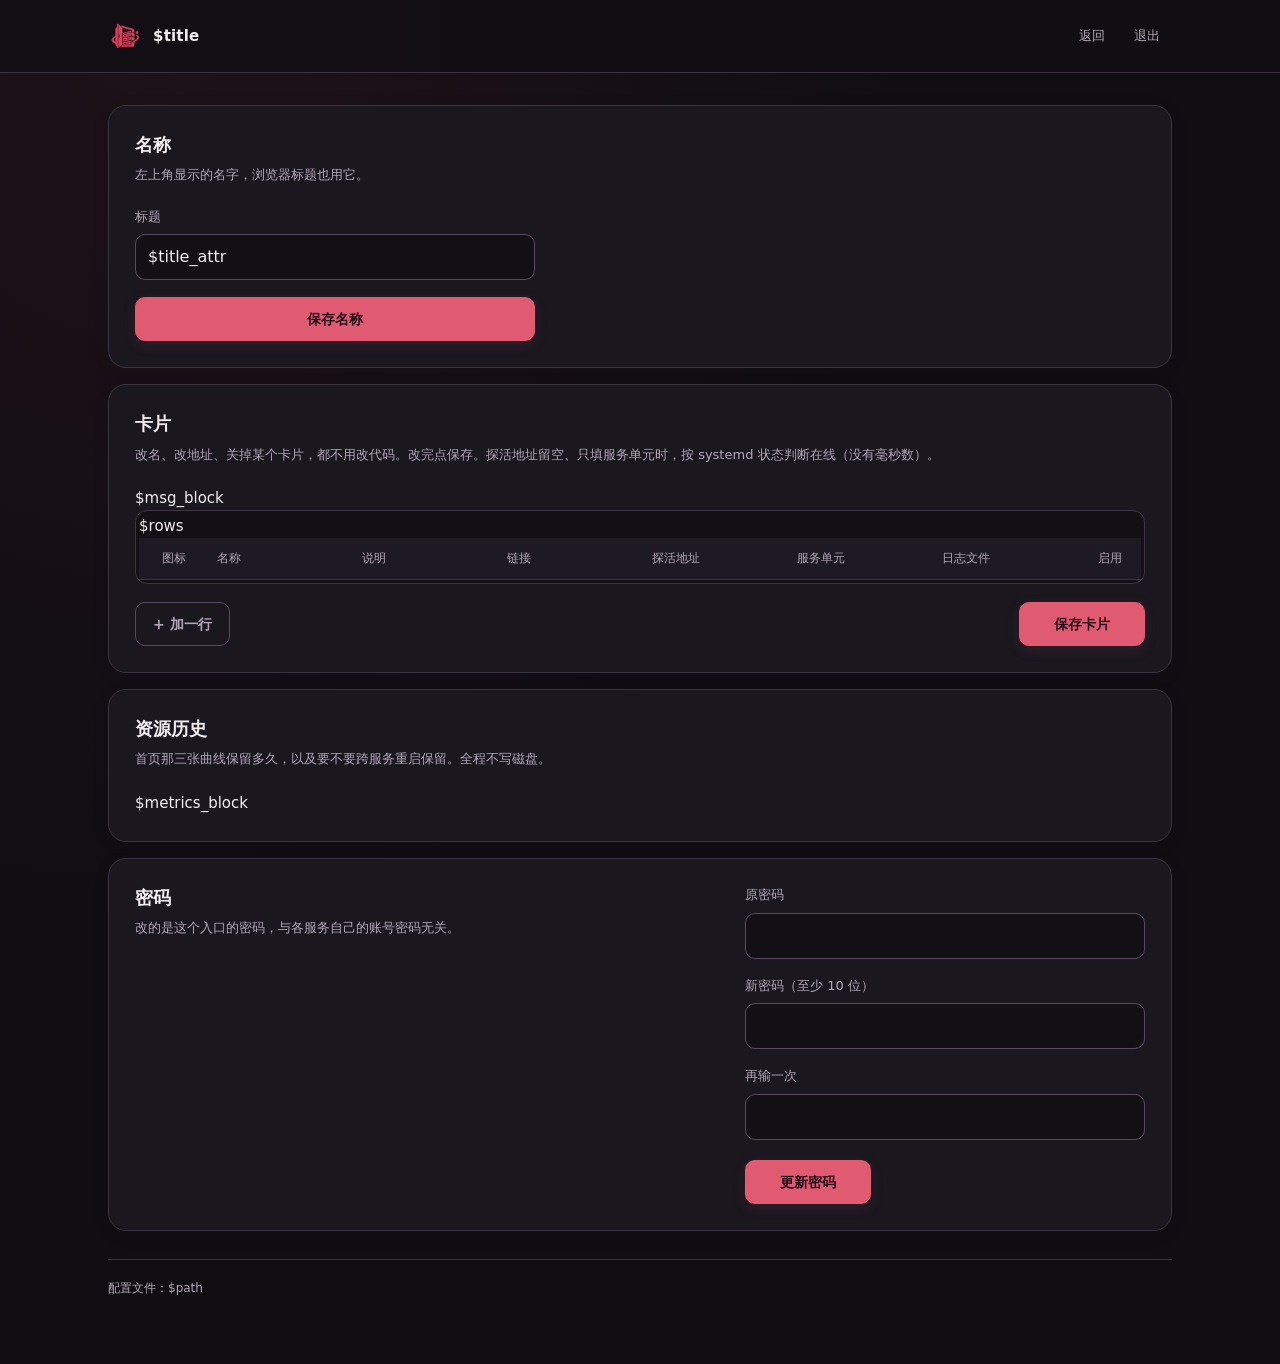
==== templates/admin.html @ a0f642f1 "Say where the history actually lives The switch was labelled 'write a file' and 'persist', which rea" ====
<!doctype html>
<html lang="zh-CN">
<head>
<meta charset="utf-8">
<meta name="viewport" content="width=device-width,initial-scale=1">
<meta name="color-scheme" content="dark">
<title>编辑 · $title</title>
<link rel="icon" href="/static/icon.ico" sizes="any">
<link rel="icon" type="image/png" sizes="32x32" href="/static/icon-32.png">
<link rel="apple-touch-icon" href="/static/apple-touch-icon.png">
<link rel="stylesheet" href="/static/style.css">
</head>
<body>
<header class="topbar">
  <div class="bar-inner">
    <div class="brand"><a class="brand-link" href="/"><img class="brand-img" src="/static/icon-192.png" alt="" width="34" height="34" aria-hidden="true"><span class="brand-name">$title</span></a></div>
    <nav class="topnav" aria-label="主导航">
      <a class="navlink" href="/">返回</a>
      <a class="navlink" href="/logout">退出</a>
    </nav>
  </div>
</header>

<main class="wrap admin-wrap">
  <h1 class="sr-only">编辑入口</h1>
  <section class="panel" aria-labelledby="name-title">
    <div class="panel-heading">
      <h2 class="panel-title" id="name-title">名称</h2>
      <p class="panel-hint">左上角显示的名字，浏览器标题也用它。</p>
    </div>
    <form method="post" action="/admin/title" class="stack narrow">
      <label class="field"><span class="field-label">标题</span>
        <input type="text" name="title" value="$title_attr" maxlength="40" required></label>
      <button type="submit" class="btn primary">保存名称</button>
    </form>
  </section>

  <section class="panel" aria-labelledby="cards-title">
    <div class="panel-heading">
      <h2 class="panel-title" id="cards-title">卡片</h2>
      <p class="panel-hint">改名、改地址、关掉某个卡片，都不用改代码。改完点保存。探活地址留空、只填服务单元时，按 systemd 状态判断在线（没有毫秒数）。</p>
    </div>
    $msg_block
    <form method="post" action="/admin/services">
      <div class="table-scroll" tabindex="0" role="region" aria-label="卡片配置表格，可左右滚动">
        <table class="table">
          <caption class="sr-only">卡片配置，改完点保存。</caption>
          <thead>
            <tr><th scope="col">图标</th><th scope="col">名称</th><th scope="col">说明</th><th scope="col">链接</th><th scope="col">探活地址</th><th scope="col">服务单元</th><th scope="col">日志文件</th><th scope="col">启用</th></tr>
          </thead>
          <tbody id="rows">
$rows
          </tbody>
        </table>
      </div>
      <p class="table-help">左右滑动表格，改完点保存。</p>
      <div class="row-actions">
        <button type="button" class="btn ghost" onclick="addRow()">+ 加一行</button>
        <button type="submit" class="btn primary">保存卡片</button>
      </div>
    </form>
  </section>

  <section class="panel" aria-labelledby="metrics-title">
    <div class="panel-heading">
      <h2 class="panel-title" id="metrics-title">资源历史</h2>
      <p class="panel-hint">首页那三张曲线保留多久，以及要不要跨服务重启保留。全程不写磁盘。</p>
    </div>
    $metrics_block
  </section>

  <section class="panel password-panel" aria-labelledby="password-title">
    <div class="panel-heading">
      <h2 class="panel-title" id="password-title">密码</h2>
      <p class="panel-hint">改的是这个入口的密码，与各服务自己的账号密码无关。</p>
    </div>
    <form method="post" action="/admin/password" class="stack narrow">
      <label class="field"><span class="field-label">原密码</span>
        <input type="password" name="old" autocomplete="current-password" required></label>
      <label class="field"><span class="field-label">新密码（至少 10 位）</span>
        <input type="password" name="new" autocomplete="new-password" required></label>
      <label class="field"><span class="field-label">再输一次</span>
        <input type="password" name="confirm" autocomplete="new-password" required></label>
      <button type="submit" class="btn primary">更新密码</button>
    </form>
  </section>

  <footer class="foot">配置文件：<span class="file-path">$path</span></footer>
</main>

<script>
function addRow() {
  const tb = document.getElementById('rows');
  const i = tb.querySelectorAll('tr').length;
  const tr = document.createElement('tr');
  tr.innerHTML = [
    '<td><input name="icon_' + i + '" value="•" class="w-icon"></td>',
    '<td><input name="name_' + i + '" value="" class="w-name" placeholder="新卡片"></td>',
    '<td><input name="desc_' + i + '" value="" class="w-desc"></td>',
    '<td><input name="url_' + i + '" value="https://" class="w-url"></td>',
    '<td><input name="check_' + i + '" value="http://127.0.0.1:" class="w-check"></td>',
    '<td><input name="unit_' + i + '" value="" class="w-unit" placeholder="xxx.service"></td>',
    '<td><input name="log_' + i + '" value="" class="w-log" placeholder="/var/log/xxx.log"></td>',
    '<td class="center"><input type="checkbox" name="enabled_' + i + '" checked></td>'
  ].join('');
  tb.appendChild(tr);
}
</script>
</body>
</html>
---- static/style.css ----
:root{
  color-scheme:dark;
  --bg:#100e13;
  --panel:#1a171f;
  --panel-raised:#221d27;
  --input:#121015;
  --line:#3c3342;
  --text:#f3edf2;
  --muted:#b2a6b6;
  --accent:#e05a72;
  --accent-bright:#f08095;
  --ok:#72d9a5;
  --down:#f28b83;
  --unknown:#b2a8ba;
  --radius:18px;
  --gap:16px;
  --shadow:0 16px 48px rgba(0,0,0,.16);
}
*{box-sizing:border-box}
html{min-height:100%;scroll-padding-top:24px;-webkit-text-size-adjust:100%}
body{
  min-width:280px;
  min-height:100vh;
  margin:0;
  background:radial-gradient(ellipse at 12% 0,rgba(139,43,70,.12),transparent 48%),var(--bg);
  color:var(--text);
  font:15px/1.6 system-ui,-apple-system,BlinkMacSystemFont,"Segoe UI","PingFang SC","Microsoft YaHei",sans-serif;
  -webkit-font-smoothing:antialiased;
}
::selection{background:#743146;color:#fff}
a{color:inherit;text-decoration:none}
button,input{font:inherit}
button,a,input{-webkit-tap-highlight-color:rgba(224,90,114,.18)}
a,button,input{touch-action:manipulation}
:focus-visible{outline:2px solid var(--accent-bright);outline-offset:4px}
.sr-only{
  position:absolute;
  width:1px;height:1px;
  padding:0;margin:-1px;
  overflow:hidden;clip-path:inset(50%);
  white-space:nowrap;border:0;
}
.topbar{
  border-bottom:1px solid var(--line);
  background:rgba(16,14,19,.82);
}
.bar-inner{
  display:flex;align-items:center;justify-content:space-between;gap:20px;
  max-width:1120px;margin:0 auto;padding:14px 28px;
}
.brand,.brand-link{display:inline-flex;align-items:center;gap:11px;min-width:0}
.brand{font-weight:650;letter-spacing:.2px}
.brand-link{border-radius:8px}
.brand-mark{
  display:grid;place-items:center;flex-shrink:0;
  width:34px;height:34px;border-radius:11px;
  background:linear-gradient(145deg,#ef8196,var(--accent));
  color:#260e18;font-size:20px;font-weight:800;line-height:1;
  box-shadow:inset 0 1px 0 rgba(255,255,255,.22),0 4px 16px rgba(224,90,114,.1);
}
.brand-name{white-space:nowrap;font-size:15px}
.brand-img{width:34px;height:34px;display:block;border-radius:9px;object-fit:contain}
.topnav{display:flex;align-items:center;gap:5px;color:var(--muted);font-size:13px}
.navlink{
  display:inline-flex;align-items:center;justify-content:center;
  min-height:44px;min-width:44px;padding:8px 12px;border-radius:9px;
  transition:color .18s ease,background .18s ease;
}
.wrap{width:100%;max-width:1120px;margin:0 auto;padding:44px 28px 64px}
.hero{margin-bottom:var(--gap)}
.hero-kicker{
  display:flex;align-items:center;gap:9px;
  margin:0 0 12px;color:var(--muted);font-size:12px;letter-spacing:.12em;
}
.hero-kicker::before{content:"";width:18px;height:2px;background:var(--accent);border-radius:2px}
.hero-title{margin:0 0 7px;font-size:clamp(24px,3vw,30px);font-weight:650;letter-spacing:-.03em;line-height:1.3}
.hero-sub{margin:0;color:var(--muted);font-size:14px}
.grid{display:grid;grid-template-columns:repeat(2,minmax(0,1fr));gap:var(--gap);margin:0 0 var(--gap)}
.card{
  position:relative;display:flex;align-items:center;gap:16px;min-width:0;min-height:126px;
  padding:23px;border:1px solid var(--line);border-radius:var(--radius);
  background:linear-gradient(125deg,rgba(224,90,114,.035),transparent 70%),var(--panel);
  box-shadow:0 4px 18px rgba(0,0,0,.08);
  transition:transform .2s ease,border-color .2s ease,background-color .2s ease,box-shadow .2s ease;
}
.card-icon{
  display:grid;place-items:center;flex:0 0 44px;width:44px;min-height:44px;
  padding:5px;border:1px solid #433343;border-radius:13px;
  background:rgba(224,90,114,.07);font-size:23px;line-height:1.3;overflow-wrap:anywhere;
}
.card-body{display:flex;flex-direction:column;gap:5px;min-width:0;flex:1}
.card-name{font-size:16px;font-weight:650;line-height:1.4;overflow-wrap:anywhere}
.card-desc{color:var(--muted);font-size:13px;line-height:1.65;overflow-wrap:anywhere}
.pill{
  display:inline-flex;align-items:center;justify-content:center;gap:6px;flex-shrink:0;
  padding:4px 9px;border:1px solid #514757;border-radius:999px;
  background:rgba(178,168,186,.06);color:var(--unknown);
  font-size:11px;font-weight:550;line-height:1.5;white-space:nowrap;
}
.pill::before{content:"";width:5px;height:5px;flex-shrink:0;border-radius:50%;background:currentColor}
.ok{color:var(--ok)}
.down,.err{color:var(--down)}
.unknown{color:var(--unknown)}
.pill.ok{color:var(--ok);border-color:rgba(114,217,165,.3);background:rgba(114,217,165,.07)}
.pill.down{color:var(--down);border-color:rgba(242,139,131,.3);background:rgba(242,139,131,.07)}
.pill.unknown{color:var(--unknown);border-color:rgba(178,168,186,.3);background:rgba(178,168,186,.06)}
.foot{margin-top:28px;padding-top:18px;border-top:1px solid var(--line);color:var(--muted);font-size:12px;line-height:1.8;overflow-wrap:anywhere}
.foot time,.file-path{font-variant-numeric:tabular-nums}
.empty{grid-column:1/-1;margin:0;padding:32px 24px;border:1px dashed var(--line);border-radius:var(--radius);color:var(--muted);text-align:center}
.centered{display:grid;place-items:center;min-height:100vh;min-height:100svh;padding:32px 20px}
.authbox{
  position:relative;width:min(100%,400px);padding:34px;
  border:1px solid var(--line);border-top-color:#6b3b4c;border-radius:22px;
  background:linear-gradient(160deg,rgba(224,90,114,.05),transparent 48%),var(--panel);
  box-shadow:var(--shadow);
}
.auth-mark{width:42px;height:42px;margin-bottom:25px;border-radius:13px;font-size:25px}
.auth-title{margin:0 0 7px;font-size:23px;line-height:1.35;font-weight:650;letter-spacing:-.025em}
.auth-sub{margin:0 0 25px;color:var(--muted);font-size:14px}
.stack{display:flex;flex-direction:column;gap:17px}
.stack.narrow{width:100%;max-width:400px}
.field{display:flex;flex-direction:column;gap:7px;min-width:0}
.field-label{color:var(--muted);font-size:13px;font-weight:500}
input[type=password],input[type=text],input[type=url],input:not([type]){
  display:block;width:100%;min-width:0;min-height:46px;padding:10px 12px;
  border:1px solid #59495f;border-radius:10px;background:var(--input);
  color:var(--text);font:inherit;font-size:16px;line-height:1.5;
  caret-color:var(--accent-bright);
  transition:border-color .18s ease,box-shadow .18s ease;
}
input::placeholder{color:#a393ab;opacity:1}
input:focus{outline:2px solid var(--accent-bright);outline-offset:2px;border-color:var(--accent-bright)}
input[type=checkbox]{width:18px;height:18px;margin:0;accent-color:var(--accent);cursor:pointer;vertical-align:middle}
input:-webkit-autofill{-webkit-text-fill-color:var(--text);box-shadow:0 0 0 1000px var(--input) inset;caret-color:var(--accent-bright)}
.btn{
  display:inline-flex;align-items:center;justify-content:center;gap:8px;
  min-height:44px;padding:10px 17px;border:1px solid #59495f;border-radius:10px;
  background:var(--panel-raised);color:var(--text);font:inherit;font-size:14px;
  font-weight:600;line-height:1.5;text-align:center;cursor:pointer;
  transition:background-color .18s ease,border-color .18s ease,box-shadow .18s ease,transform .18s ease;
}
.btn.primary{background:var(--accent);border-color:var(--accent);color:#260e18;font-weight:750;box-shadow:0 4px 14px rgba(224,90,114,.12)}
.btn.ghost{background:transparent;color:var(--muted)}
.btn:active{transform:translateY(1px)}
.btn:disabled{opacity:.5;cursor:not-allowed;transform:none;box-shadow:none}
.authbox .btn.primary{margin-top:5px;min-height:46px}
.msg{margin:0 0 18px;padding:11px 13px;border:1px solid var(--line);border-radius:10px;background:rgba(178,168,186,.05);font-size:13px;line-height:1.7;overflow-wrap:anywhere}
.msg.ok{color:var(--ok);border-color:rgba(114,217,165,.3);background:rgba(114,217,165,.07)}
.msg.err{color:var(--down);border-color:rgba(242,139,131,.35);background:rgba(242,139,131,.07)}
.admin-wrap{padding-top:32px}
.panel{min-width:0;margin-bottom:var(--gap);padding:26px;border:1px solid var(--line);border-radius:var(--radius);background:var(--panel);box-shadow:0 4px 20px rgba(0,0,0,.06)}
.panel-heading{margin-bottom:20px}
.panel-title{margin:0 0 6px;font-size:18px;font-weight:650;line-height:1.4}
.panel-hint{margin:0;color:var(--muted);font-size:13px;line-height:1.8;overflow-wrap:anywhere}
.table-scroll{
  width:100%;overflow-x:auto;padding:3px;border:1px solid var(--line);border-radius:12px;
  background:var(--input);scrollbar-width:thin;scrollbar-color:#695468 var(--input);
  -webkit-overflow-scrolling:touch;
}
.table-scroll:focus-visible{outline-offset:3px}
.table{width:100%;min-width:1000px;border-collapse:collapse;table-layout:fixed;font-size:13px}
.table caption{text-align:left}
.table th{
  padding:11px 8px;border-bottom:1px solid var(--line);background:#1e1a23;
  color:var(--muted);font-size:12px;font-weight:550;text-align:left;white-space:nowrap;
}
.table th:first-child{width:70px;text-align:center}
.table th:last-child{width:62px;text-align:center}
.table td{padding:9px 8px;border-bottom:1px solid #302936;vertical-align:middle;transition:background-color .18s ease}
.table tbody tr:last-child td{border-bottom:0}
.table tbody tr:focus-within td{background:rgba(224,90,114,.07)}
.table td input:not([type=checkbox]){width:100%;min-width:0;min-height:40px;padding:8px 9px;border-radius:7px;font-size:13px}
.table .w-icon{text-align:center}
.table .w-name,.table .w-desc,.table .w-url,.table .w-check{width:100%;min-width:0}
.table .w-url,.table .w-check{font-variant-numeric:tabular-nums}
.table td input[type=checkbox]{display:block;width:18px;height:18px;margin:0 auto}
.table .center,.center{text-align:center}
.table-help{display:none;margin:10px 0 0;color:var(--muted);font-size:12px}
.row-actions{display:flex;align-items:center;gap:12px;margin-top:18px}
.row-actions .primary{margin-left:auto;min-width:126px}
.password-panel{display:grid;grid-template-columns:minmax(0,1fr) minmax(280px,400px);align-items:start;gap:36px}
.password-panel .panel-hint{max-width:340px}
.password-panel .stack{justify-self:end}
.password-panel .btn{align-self:flex-start;min-width:126px;margin-top:3px}
@media (hover:hover) and (pointer:fine){
  .navlink:hover{background:var(--panel-raised);color:var(--text)}
  .card:hover{transform:translateY(-3px);border-color:var(--accent);background-color:#231a24;box-shadow:0 12px 30px rgba(0,0,0,.2),0 0 0 1px rgba(224,90,114,.08)}
  .btn:hover:not(:disabled){border-color:var(--accent-bright);background-color:#302431}
  .btn.primary:hover:not(:disabled){background:var(--accent-bright);border-color:var(--accent-bright);box-shadow:0 6px 20px rgba(224,90,114,.2)}
  .table tbody tr:hover td{background:rgba(224,90,114,.045)}
  input:hover:not(:focus){border-color:#866c8c}
}
.card:focus-visible,.card:focus-within{border-color:var(--accent-bright);box-shadow:0 8px 26px rgba(0,0,0,.18)}
@media (max-width:900px){
  .card{padding:19px;gap:12px}
  .card-icon{flex-basis:40px;width:40px;min-height:40px;font-size:21px}
  .panel{padding:22px}
  .password-panel{gap:24px}
}
@media (max-width:680px){
  .bar-inner{padding:10px 20px;gap:12px}
  .wrap{padding:30px 20px 44px}
  .hero{margin-bottom:23px}
  .grid{grid-template-columns:minmax(0,1fr);gap:12px}
  .card{min-height:112px;padding:20px;gap:14px}
  .admin-wrap{padding-top:22px}
  .panel{padding:20px;margin-bottom:16px}
  .password-panel{grid-template-columns:minmax(0,1fr);gap:0}
  .password-panel .stack{max-width:none;justify-self:stretch}
  .password-panel .panel-hint{max-width:none}
  .table-help{display:block}
  .table td input:not([type=checkbox]){font-size:16px;min-height:44px}
  .table td{padding-top:10px;padding-bottom:10px}
  .foot{margin-top:24px;font-size:11px}
}
@media (max-width:420px){
  .bar-inner{padding-right:16px;padding-left:16px;gap:8px}
  .brand,.brand-link{gap:8px}
  .brand-name{font-size:14px}
  .brand-mark{width:30px;height:30px;border-radius:9px;font-size:18px}
  .brand-img{width:30px;height:30px}
  .topnav{gap:2px}
  .navlink{padding-right:9px;padding-left:9px}
  .wrap{padding-right:16px;padding-left:16px}
  .card{padding:18px 16px;gap:12px}
  .card-icon{flex-basis:38px;width:38px;min-height:38px;border-radius:11px}
  .card-name{font-size:15px}
  .pill{padding:4px 7px}
  .centered{padding:24px 16px}
  .authbox{padding:28px 24px;border-radius:18px}
  .auth-mark{width:42px;height:42px;border-radius:13px;font-size:25px}
  .panel{padding:18px 14px}
  .row-actions{gap:10px}
  .row-actions .btn{flex:1;min-width:0;padding-right:10px;padding-left:10px}
  .password-panel .btn{align-self:stretch}
}
@media (max-width:340px){
  .bar-inner{flex-wrap:wrap}
  .topnav{margin-left:auto}
  .card{flex-wrap:wrap}
  .card-body{flex-basis:calc(100% - 54px)}
  .card .pill{margin-left:50px}
}
@media (prefers-reduced-motion:reduce){
  *,*::before,*::after{animation:none!important;transition:none!important;scroll-behavior:auto!important}
  .card:hover,.btn:active{transform:none}
}

/* 详情页与外壳补充 */
.logbox{margin:0;padding:14px;border-radius:10px;border:1px solid var(--line);background:rgba(0,0,0,.35);color:var(--muted);font:12.5px/1.6 ui-monospace,Menlo,Consolas,monospace;overflow:auto;max-height:340px;white-space:pre-wrap;word-break:break-all}

/* ---------- 资源页 ---------- */
.stat-grid{display:grid;grid-template-columns:repeat(auto-fit,minmax(180px,1fr));gap:var(--gap);margin:0 0 26px}
.stat-card{padding:18px;border:1px solid var(--line);border-radius:var(--radius);background:var(--panel)}
.stat-label{margin:0 0 8px;color:var(--muted);font-size:13px;letter-spacing:.4px}
.stat-value{margin:0;font-size:34px;font-weight:650;line-height:1.1}
.stat-unit{font-size:15px;color:var(--muted);margin-left:3px}
.stat-sub{margin:8px 0 0;color:var(--muted);font-size:12.5px}
.chart-block{margin:0 0 var(--gap)}
.chart-head{display:flex;align-items:baseline;justify-content:space-between;gap:12px;margin-bottom:10px}
.chart-row{display:grid;grid-template-columns:1fr 1fr;gap:var(--gap)}
.chart-box{padding:16px;border:1px solid var(--line);border-radius:var(--radius);background:var(--panel)}
.chart-title{margin:0 0 10px;color:var(--muted);font-size:13px}
.chart-box canvas{width:100%;display:block}
.chart-legend{margin:8px 0 0;color:var(--muted);font-size:12px}
.lg{display:inline-block;width:9px;height:9px;border-radius:2px;margin:0 5px 0 10px}
.lg-cpu{background:#e05a72}.lg-mem{background:#6ea8fe}.lg-rx{background:#3ecf8e}.lg-tx{background:#e0a35a}
@media (max-width:760px){.chart-row{grid-template-columns:1fr}}

/* ---------- 首页资源条 ---------- */
.stat-strip{display:flex;flex-wrap:wrap;align-items:center;gap:10px 22px;margin:0 0 var(--gap);padding:14px 18px;border:1px solid var(--line);border-radius:var(--radius);background:var(--panel)}
.stat-strip-item{display:flex;align-items:baseline;gap:7px}
.stat-strip-item .k{color:var(--muted);font-size:12.5px}
.stat-strip-item .v{font-size:19px;font-weight:620}
.stat-strip-item .u{font-size:12px;color:var(--muted);margin-left:1px}
.stat-strip-link{margin-left:auto;color:var(--accent);font-size:13px}
.stat-strip-link:hover{text-decoration:underline}
.chart-axis{display:flex;justify-content:space-between;margin:6px 0 0;color:var(--muted);font-size:11.5px;letter-spacing:.3px}

/* ---------- 三列图表 + 服务占用表 ---------- */
.chart-row.three{grid-template-columns:1fr}   /* 上中下三栏 */
.svc-table td{vertical-align:middle}
/* 服务占用表：三列各就各位，别把数字甩到两头 */
.svc-table{min-width:0}
.svc-table th:nth-child(1),.svc-table td:nth-child(1){width:auto}
.svc-table th:nth-child(2),.svc-table td:nth-child(2){width:180px;text-align:right}
.svc-table th:nth-child(3),.svc-table td:nth-child(3){width:90px;text-align:right}

.svc-name{font-weight:600}
.svc-kind{margin-left:8px;font-size:11px;color:var(--muted);border:1px solid var(--line);border-radius:999px;padding:1px 7px}
.svc-bar{display:block;height:3px;margin-top:6px;border-radius:2px;background:linear-gradient(90deg,var(--accent),rgba(224,90,114,0.15))}
.svc-num{font-variant-numeric:tabular-nums;color:var(--muted);white-space:nowrap}
.chart-plot{display:flex;gap:8px;align-items:stretch}
.chart-y{display:flex;flex-direction:column;justify-content:space-between;font-size:11px;line-height:1;color:var(--muted);padding:2px 0;min-width:34px;text-align:right;font-variant-numeric:tabular-nums}
.chart-plot canvas{flex:1;min-width:0}
/* 设置项里的开关行 */
.check{display:flex;align-items:center;gap:9px;font-size:13.5px;color:var(--text);line-height:1.5;cursor:pointer}
.check input[type=checkbox]{width:16px;height:16px;accent-color:var(--accent);cursor:pointer;flex:none}
.check + .panel-hint{margin-top:2px}
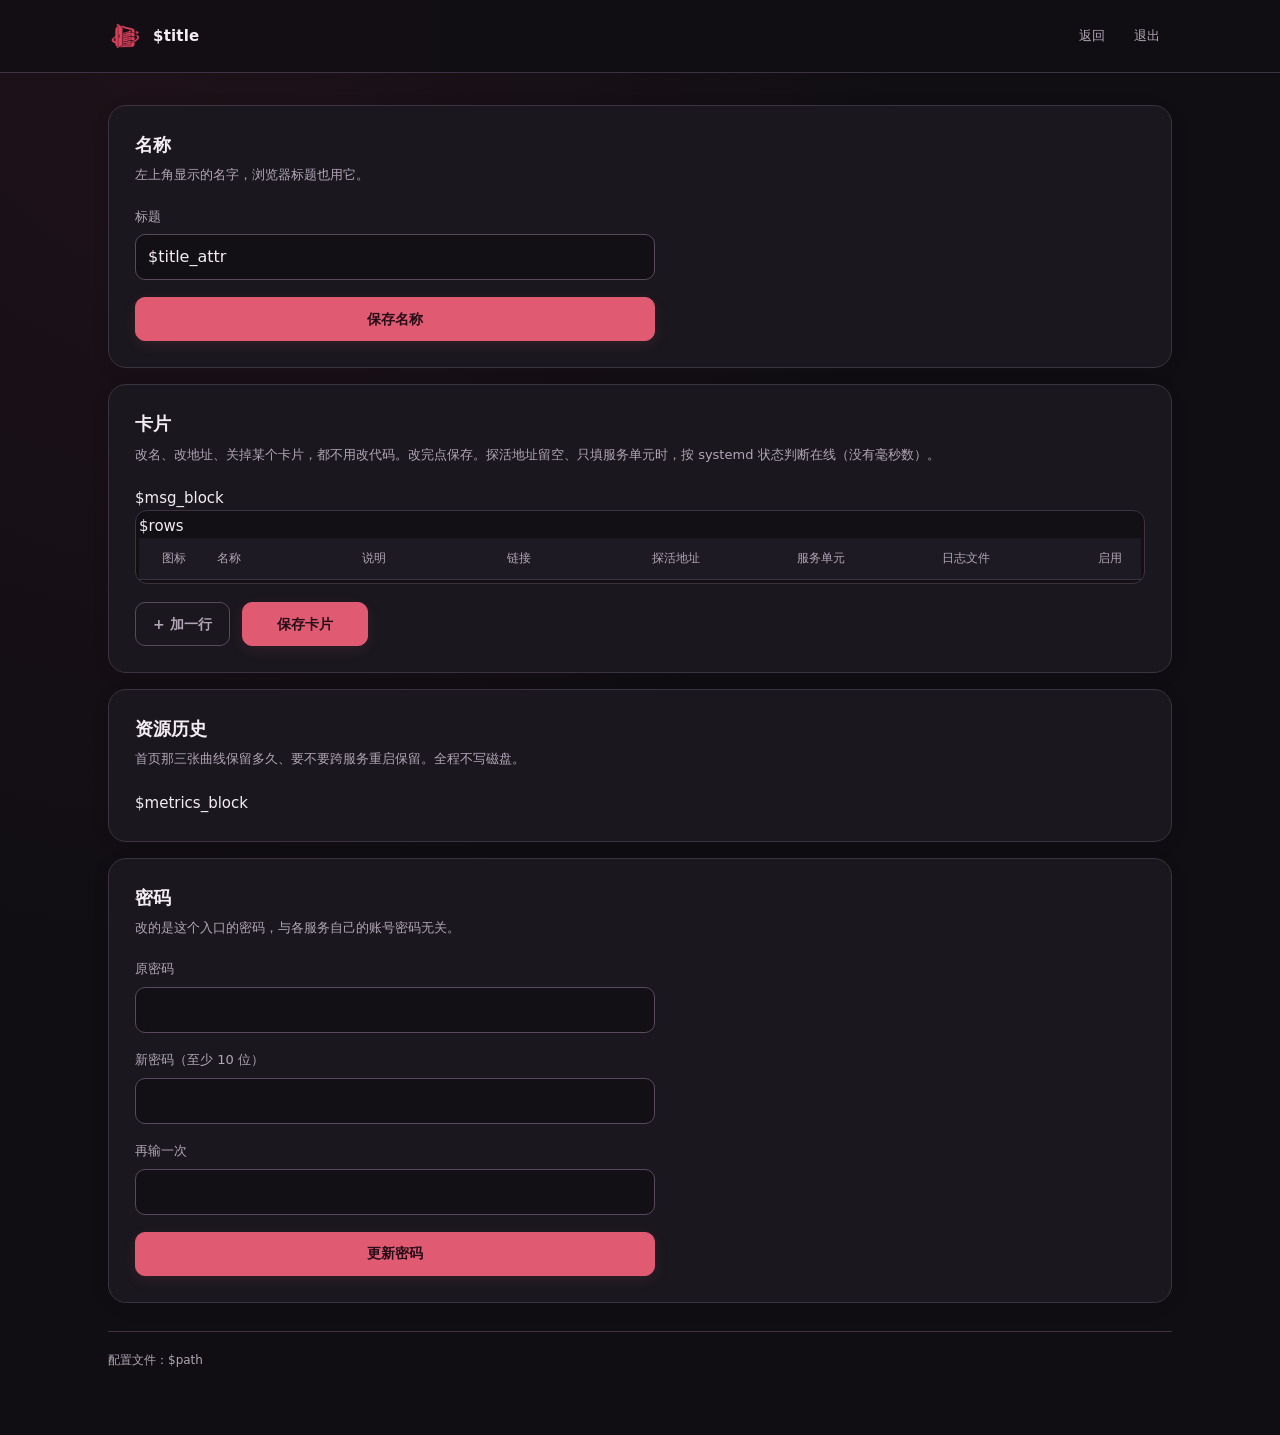
==== commit 4f3c1618: "Give the admin page a single left edge The password form sat in its own right-hand column while ever" ====
--- a/templates/admin.html
+++ b/templates/admin.html
@@ -64,12 +64,12 @@
   <section class="panel" aria-labelledby="metrics-title">
     <div class="panel-heading">
       <h2 class="panel-title" id="metrics-title">资源历史</h2>
-      <p class="panel-hint">首页那三张曲线保留多久，以及要不要跨服务重启保留。全程不写磁盘。</p>
+      <p class="panel-hint">首页那三张曲线保留多久、要不要跨服务重启保留。全程不写磁盘。</p>
     </div>
     $metrics_block
   </section>
 
-  <section class="panel password-panel" aria-labelledby="password-title">
+  <section class="panel" aria-labelledby="password-title">
     <div class="panel-heading">
       <h2 class="panel-title" id="password-title">密码</h2>
       <p class="panel-hint">改的是这个入口的密码，与各服务自己的账号密码无关。</p>
--- a/static/style.css
+++ b/static/style.css
@@ -118,7 +118,7 @@
 .auth-title{margin:0 0 7px;font-size:23px;line-height:1.35;font-weight:650;letter-spacing:-.025em}
 .auth-sub{margin:0 0 25px;color:var(--muted);font-size:14px}
 .stack{display:flex;flex-direction:column;gap:17px}
-.stack.narrow{width:100%;max-width:400px}
+.stack.narrow{width:100%;max-width:520px}
 .field{display:flex;flex-direction:column;gap:7px;min-width:0}
 .field-label{color:var(--muted);font-size:13px;font-weight:500}
 input[type=password],input[type=text],input[type=url],input:not([type]){
@@ -177,11 +177,7 @@
 .table .center,.center{text-align:center}
 .table-help{display:none;margin:10px 0 0;color:var(--muted);font-size:12px}
 .row-actions{display:flex;align-items:center;gap:12px;margin-top:18px}
-.row-actions .primary{margin-left:auto;min-width:126px}
-.password-panel{display:grid;grid-template-columns:minmax(0,1fr) minmax(280px,400px);align-items:start;gap:36px}
-.password-panel .panel-hint{max-width:340px}
-.password-panel .stack{justify-self:end}
-.password-panel .btn{align-self:flex-start;min-width:126px;margin-top:3px}
+.row-actions .primary{min-width:126px}   /* 和其他面板一致：按钮留在左边，不甩到最右 */
 @media (hover:hover) and (pointer:fine){
   .navlink:hover{background:var(--panel-raised);color:var(--text)}
   .card:hover{transform:translateY(-3px);border-color:var(--accent);background-color:#231a24;box-shadow:0 12px 30px rgba(0,0,0,.2),0 0 0 1px rgba(224,90,114,.08)}
@@ -195,7 +191,6 @@
   .card{padding:19px;gap:12px}
   .card-icon{flex-basis:40px;width:40px;min-height:40px;font-size:21px}
   .panel{padding:22px}
-  .password-panel{gap:24px}
 }
 @media (max-width:680px){
   .bar-inner{padding:10px 20px;gap:12px}
@@ -205,9 +200,6 @@
   .card{min-height:112px;padding:20px;gap:14px}
   .admin-wrap{padding-top:22px}
   .panel{padding:20px;margin-bottom:16px}
-  .password-panel{grid-template-columns:minmax(0,1fr);gap:0}
-  .password-panel .stack{max-width:none;justify-self:stretch}
-  .password-panel .panel-hint{max-width:none}
   .table-help{display:block}
   .table td input:not([type=checkbox]){font-size:16px;min-height:44px}
   .table td{padding-top:10px;padding-bottom:10px}
@@ -232,7 +224,6 @@
   .panel{padding:18px 14px}
   .row-actions{gap:10px}
   .row-actions .btn{flex:1;min-width:0;padding-right:10px;padding-left:10px}
-  .password-panel .btn{align-self:stretch}
 }
 @media (max-width:340px){
   .bar-inner{flex-wrap:wrap}
@@ -297,3 +288,14 @@
 .check{display:flex;align-items:center;gap:9px;font-size:13.5px;color:var(--text);line-height:1.5;cursor:pointer}
 .check input[type=checkbox]{width:16px;height:16px;accent-color:var(--accent);cursor:pointer;flex:none}
 .check + .panel-hint{margin-top:2px}
+
+/* 资源设置：一行一个控件，左边缘统一，别一会儿左一会儿右 */
+.settings{display:flex;flex-direction:column;align-items:stretch;gap:14px;width:100%;max-width:520px}
+.settings-row{display:flex;align-items:center;gap:10px}
+.settings-label{color:var(--muted);font-size:13px;font-weight:500;min-width:64px}
+.settings-input{width:84px;min-height:38px;padding:7px 10px;border:1px solid var(--line);border-radius:9px;
+  background:var(--input);color:var(--text);font-size:14px;font-variant-numeric:tabular-nums;text-align:center}
+.settings-input:focus{border-color:var(--accent)}
+.settings-unit{color:var(--muted);font-size:13px}
+.settings-note{margin:0;color:var(--muted);font-size:12.5px;line-height:1.6}
+.settings .check{font-size:13.5px}
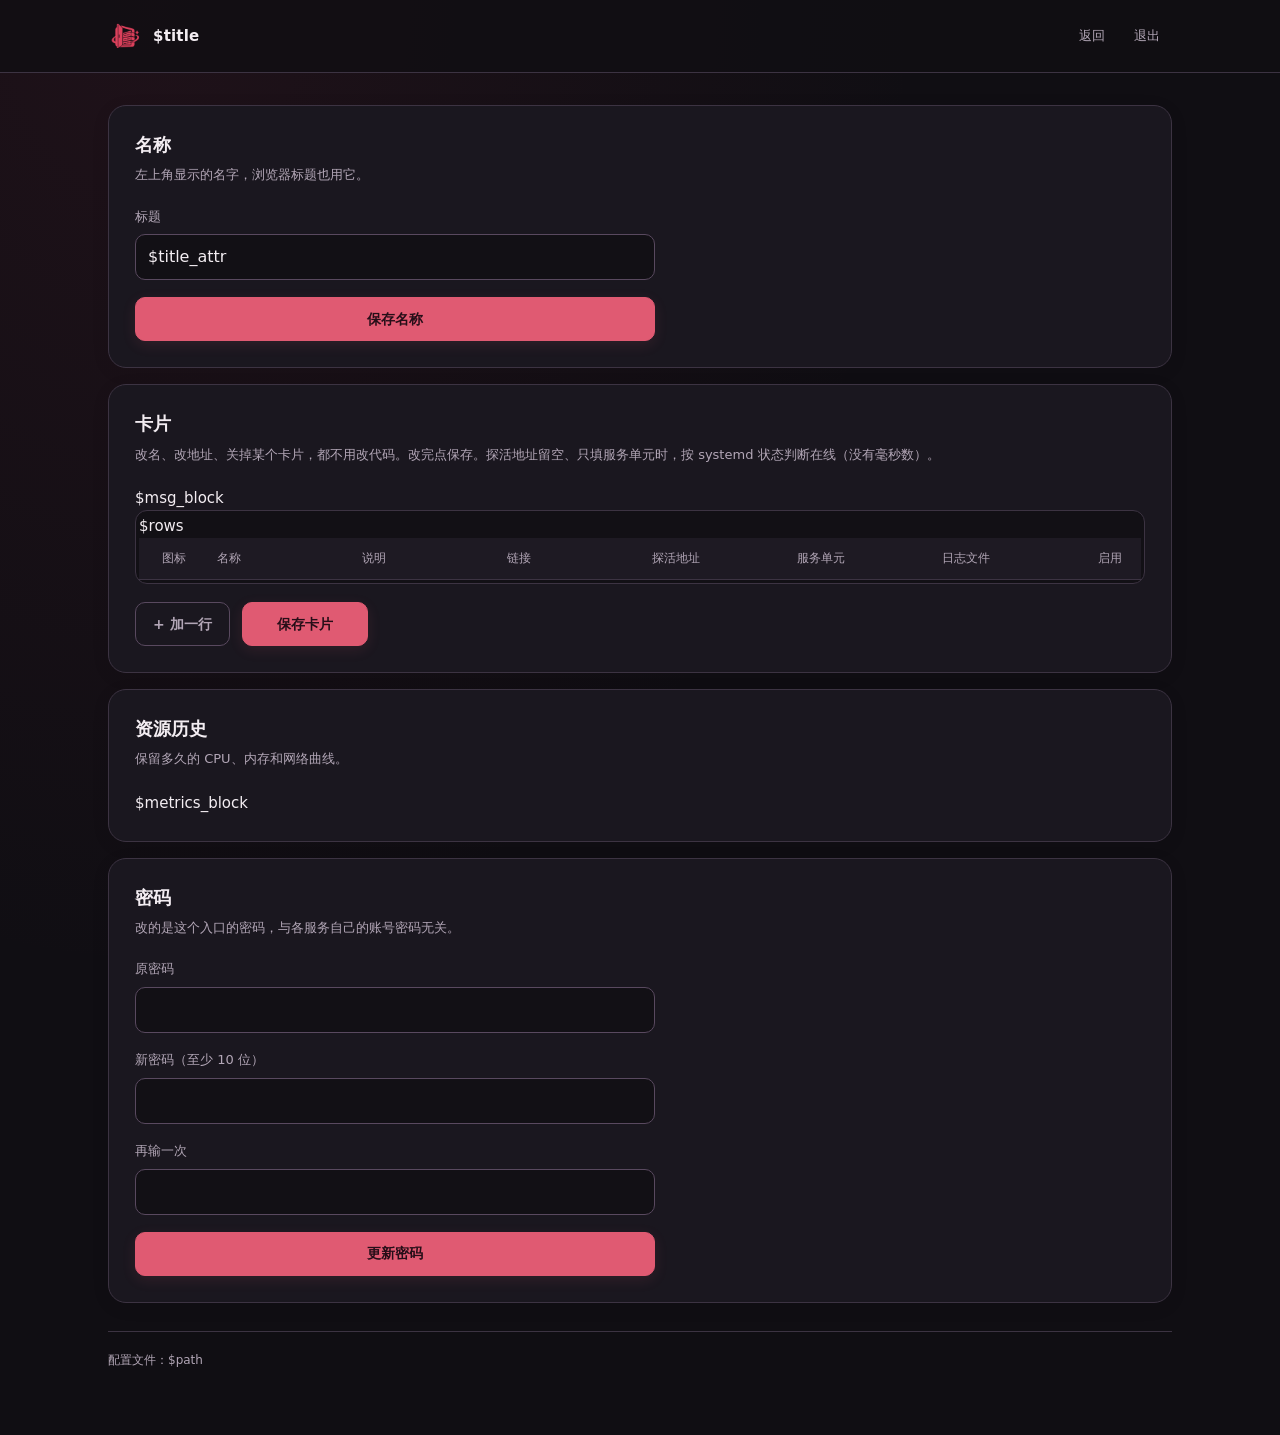
==== commit 0ee95c5f: "Rewrite the resource panel copy The old text explained the mechanism ('全程不写磁盘', '服务重启后接着画') instead " ====
--- a/templates/admin.html
+++ b/templates/admin.html
@@ -64,7 +64,7 @@
   <section class="panel" aria-labelledby="metrics-title">
     <div class="panel-heading">
       <h2 class="panel-title" id="metrics-title">资源历史</h2>
-      <p class="panel-hint">首页那三张曲线保留多久、要不要跨服务重启保留。全程不写磁盘。</p>
+      <p class="panel-hint">保留多久的 CPU、内存和网络曲线。</p>
     </div>
     $metrics_block
   </section>
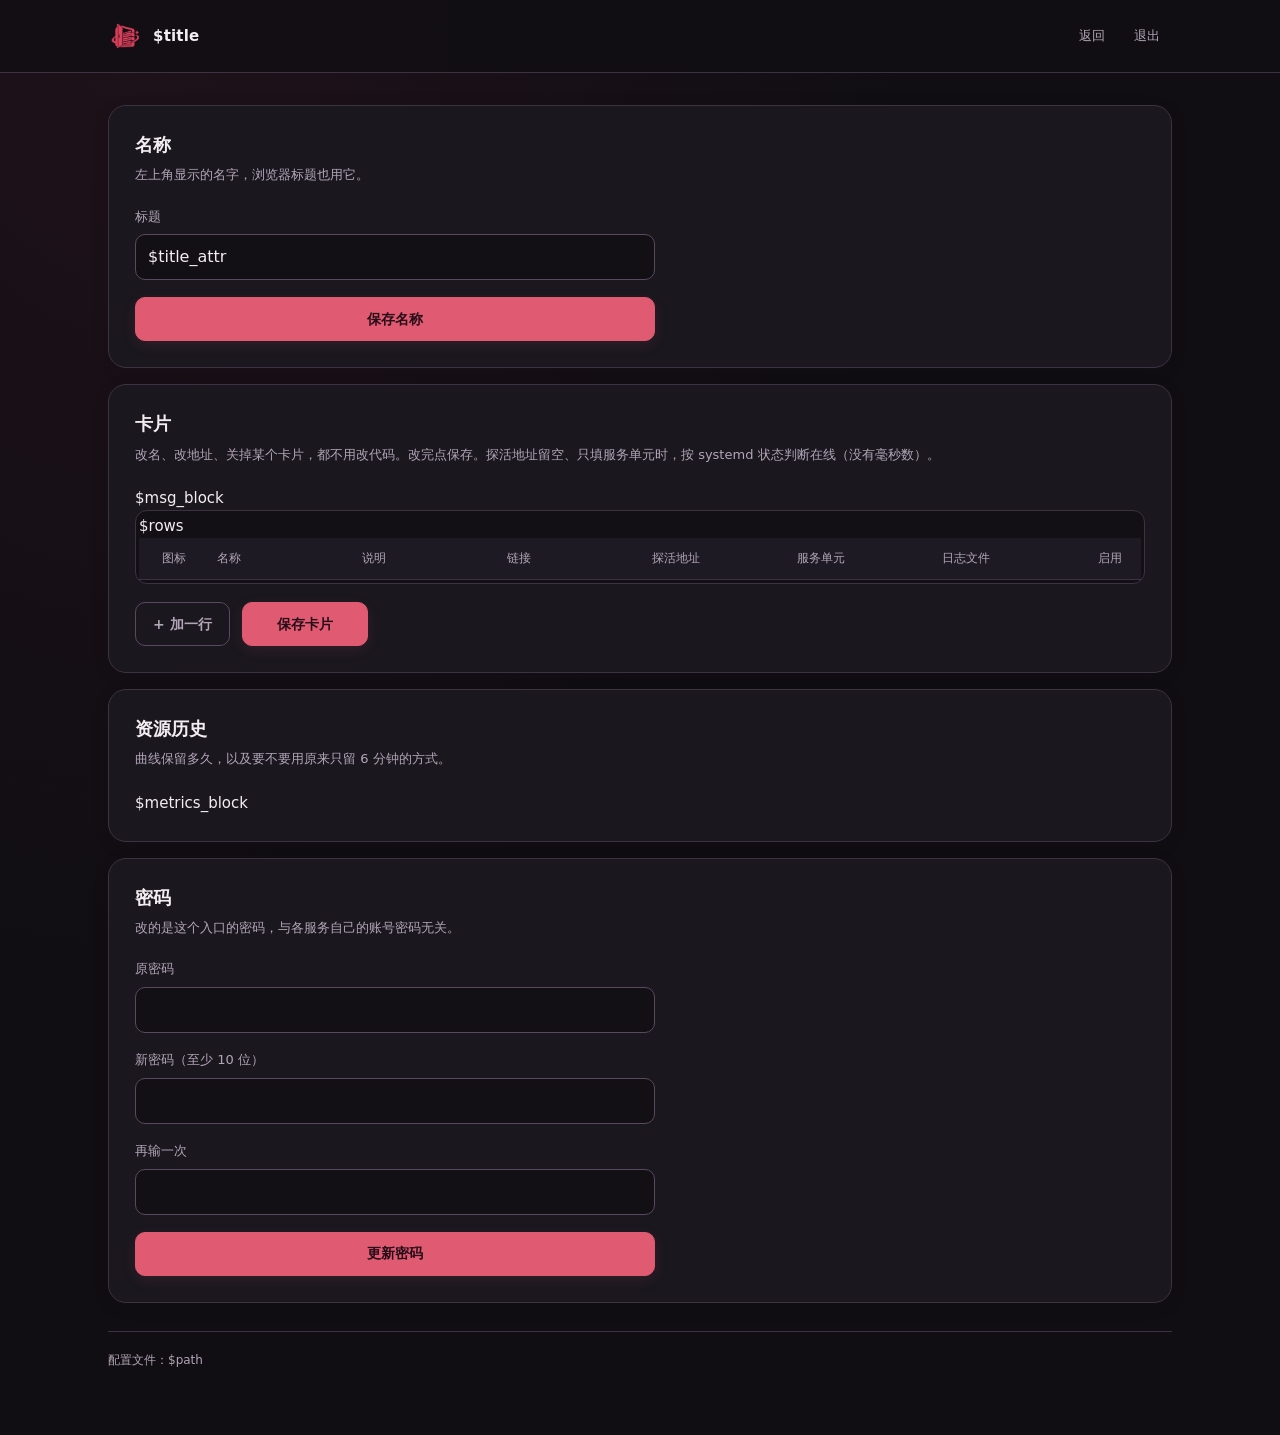
==== commit 5f0820a3: "Make the switch mean the old six-minute mode The toggle I put in asked whether to keep history acros" ====
--- a/templates/admin.html
+++ b/templates/admin.html
@@ -64,7 +64,7 @@
   <section class="panel" aria-labelledby="metrics-title">
     <div class="panel-heading">
       <h2 class="panel-title" id="metrics-title">资源历史</h2>
-      <p class="panel-hint">保留多久的 CPU、内存和网络曲线。</p>
+      <p class="panel-hint">曲线保留多久，以及要不要用原来只留 6 分钟的方式。</p>
     </div>
     $metrics_block
   </section>
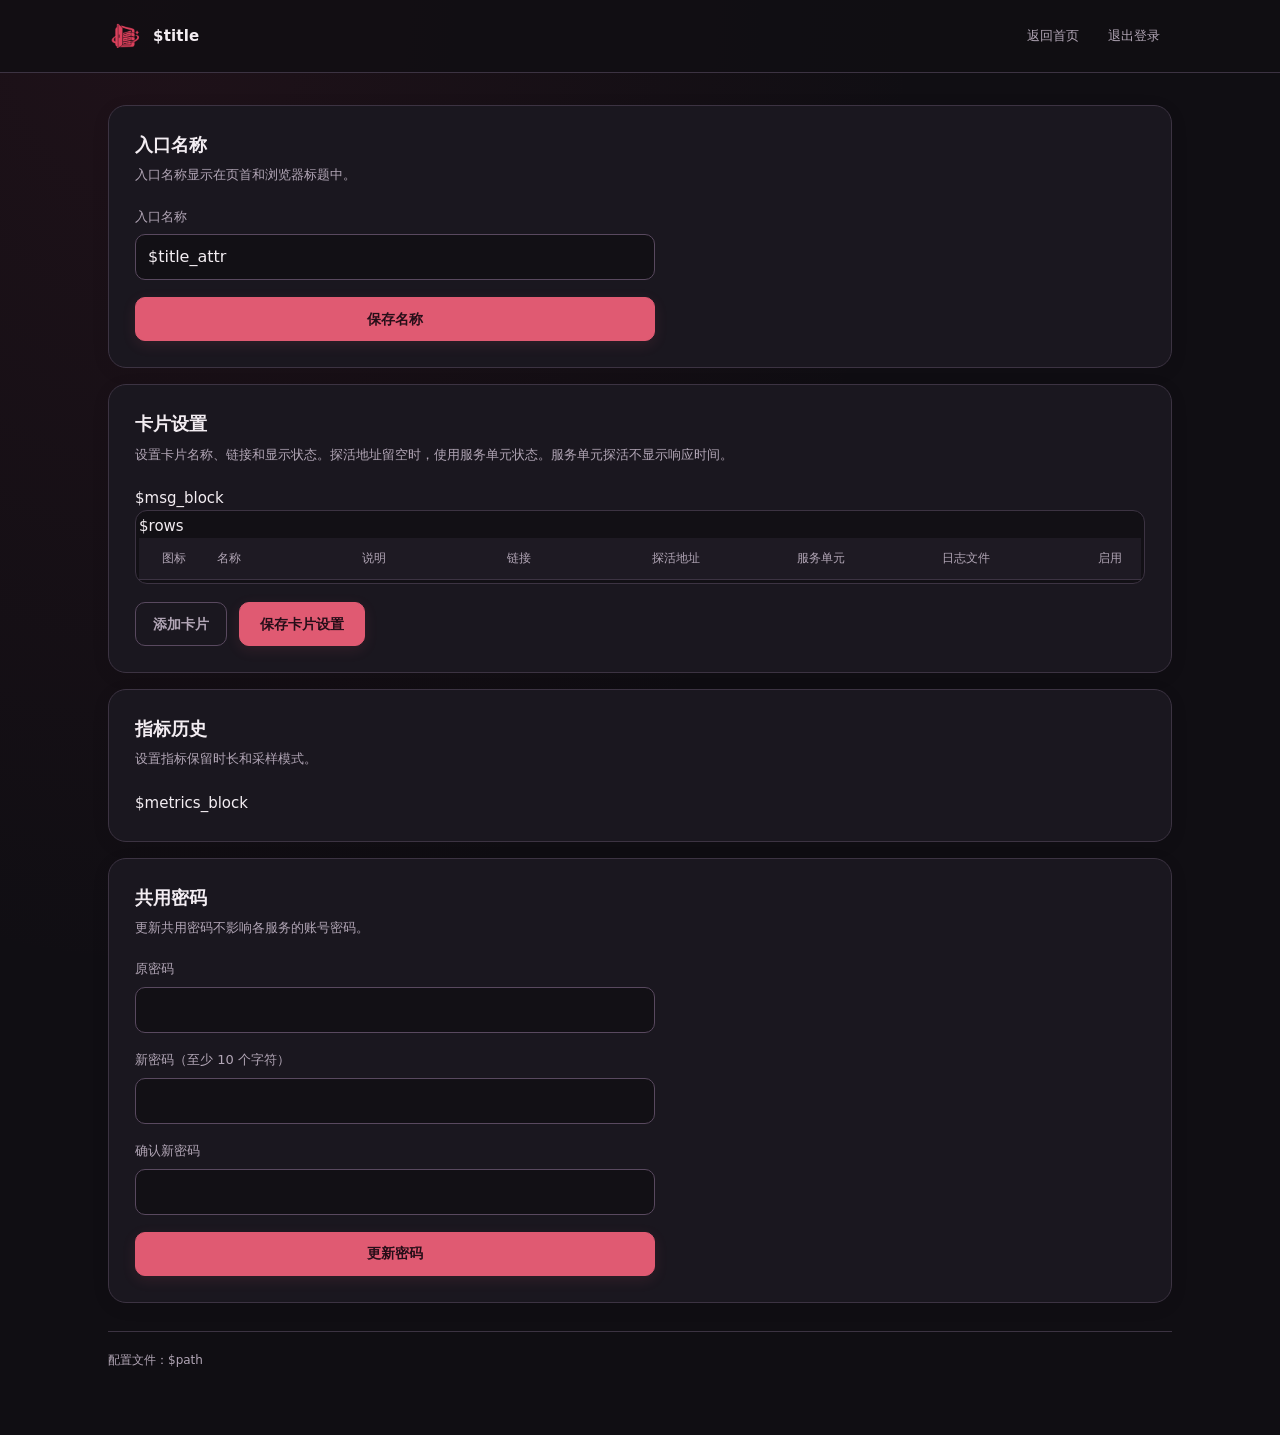
==== commit 3d5e090f: "Rewrite the interface copy and close the holes the review found Copy pass over every template and ev" ====
--- a/templates/admin.html
+++ b/templates/admin.html
@@ -4,7 +4,7 @@
 <meta charset="utf-8">
 <meta name="viewport" content="width=device-width,initial-scale=1">
 <meta name="color-scheme" content="dark">
-<title>编辑 · $title</title>
+<title>入口设置 · $title</title>
 <link rel="icon" href="/static/icon.ico" sizes="any">
 <link rel="icon" type="image/png" sizes="32x32" href="/static/icon-32.png">
 <link rel="apple-touch-icon" href="/static/apple-touch-icon.png">
@@ -15,21 +15,21 @@
   <div class="bar-inner">
     <div class="brand"><a class="brand-link" href="/"><img class="brand-img" src="/static/icon-192.png" alt="" width="34" height="34" aria-hidden="true"><span class="brand-name">$title</span></a></div>
     <nav class="topnav" aria-label="主导航">
-      <a class="navlink" href="/">返回</a>
-      <a class="navlink" href="/logout">退出</a>
+      <a class="navlink" href="/">返回首页</a>
+      <a class="navlink" href="/logout">退出登录</a>
     </nav>
   </div>
 </header>
 
 <main class="wrap admin-wrap">
-  <h1 class="sr-only">编辑入口</h1>
+  <h1 class="sr-only">入口设置</h1>
   <section class="panel" aria-labelledby="name-title">
     <div class="panel-heading">
-      <h2 class="panel-title" id="name-title">名称</h2>
-      <p class="panel-hint">左上角显示的名字，浏览器标题也用它。</p>
+      <h2 class="panel-title" id="name-title">入口名称</h2>
+      <p class="panel-hint">入口名称显示在页首和浏览器标题中。</p>
     </div>
     <form method="post" action="/admin/title" class="stack narrow">
-      <label class="field"><span class="field-label">标题</span>
+      <label class="field"><span class="field-label">入口名称</span>
         <input type="text" name="title" value="$title_attr" maxlength="40" required></label>
       <button type="submit" class="btn primary">保存名称</button>
     </form>
@@ -37,14 +37,14 @@
 
   <section class="panel" aria-labelledby="cards-title">
     <div class="panel-heading">
-      <h2 class="panel-title" id="cards-title">卡片</h2>
-      <p class="panel-hint">改名、改地址、关掉某个卡片，都不用改代码。改完点保存。探活地址留空、只填服务单元时，按 systemd 状态判断在线（没有毫秒数）。</p>
+      <h2 class="panel-title" id="cards-title">卡片设置</h2>
+      <p class="panel-hint">设置卡片名称、链接和显示状态。探活地址留空时，使用服务单元状态。服务单元探活不显示响应时间。</p>
     </div>
     $msg_block
     <form method="post" action="/admin/services">
-      <div class="table-scroll" tabindex="0" role="region" aria-label="卡片配置表格，可左右滚动">
+      <div class="table-scroll" tabindex="0" role="region" aria-label="卡片设置表格，可左右滚动">
         <table class="table">
-          <caption class="sr-only">卡片配置，改完点保存。</caption>
+          <caption class="sr-only">卡片设置</caption>
           <thead>
             <tr><th scope="col">图标</th><th scope="col">名称</th><th scope="col">说明</th><th scope="col">链接</th><th scope="col">探活地址</th><th scope="col">服务单元</th><th scope="col">日志文件</th><th scope="col">启用</th></tr>
           </thead>
@@ -53,33 +53,33 @@
           </tbody>
         </table>
       </div>
-      <p class="table-help">左右滑动表格，改完点保存。</p>
+      <p class="table-help">可左右滚动查看全部字段。</p>
       <div class="row-actions">
-        <button type="button" class="btn ghost" onclick="addRow()">+ 加一行</button>
-        <button type="submit" class="btn primary">保存卡片</button>
+        <button type="button" class="btn ghost" onclick="addRow()">添加卡片</button>
+        <button type="submit" class="btn primary">保存卡片设置</button>
       </div>
     </form>
   </section>
 
   <section class="panel" aria-labelledby="metrics-title">
     <div class="panel-heading">
-      <h2 class="panel-title" id="metrics-title">资源历史</h2>
-      <p class="panel-hint">曲线保留多久，以及要不要用原来只留 6 分钟的方式。</p>
+      <h2 class="panel-title" id="metrics-title">指标历史</h2>
+      <p class="panel-hint">设置指标保留时长和采样模式。</p>
     </div>
     $metrics_block
   </section>
 
   <section class="panel" aria-labelledby="password-title">
     <div class="panel-heading">
-      <h2 class="panel-title" id="password-title">密码</h2>
-      <p class="panel-hint">改的是这个入口的密码，与各服务自己的账号密码无关。</p>
+      <h2 class="panel-title" id="password-title">共用密码</h2>
+      <p class="panel-hint">更新共用密码不影响各服务的账号密码。</p>
     </div>
     <form method="post" action="/admin/password" class="stack narrow">
       <label class="field"><span class="field-label">原密码</span>
         <input type="password" name="old" autocomplete="current-password" required></label>
-      <label class="field"><span class="field-label">新密码（至少 10 位）</span>
+      <label class="field"><span class="field-label">新密码（至少 10 个字符）</span>
         <input type="password" name="new" autocomplete="new-password" required></label>
-      <label class="field"><span class="field-label">再输一次</span>
+      <label class="field"><span class="field-label">确认新密码</span>
         <input type="password" name="confirm" autocomplete="new-password" required></label>
       <button type="submit" class="btn primary">更新密码</button>
     </form>
@@ -95,12 +95,12 @@
   const tr = document.createElement('tr');
   tr.innerHTML = [
     '<td><input name="icon_' + i + '" value="•" class="w-icon"></td>',
-    '<td><input name="name_' + i + '" value="" class="w-name" placeholder="新卡片"></td>',
+    '<td><input name="name_' + i + '" value="" class="w-name" placeholder="卡片名称"></td>',
     '<td><input name="desc_' + i + '" value="" class="w-desc"></td>',
     '<td><input name="url_' + i + '" value="https://" class="w-url"></td>',
     '<td><input name="check_' + i + '" value="http://127.0.0.1:" class="w-check"></td>',
-    '<td><input name="unit_' + i + '" value="" class="w-unit" placeholder="xxx.service"></td>',
-    '<td><input name="log_' + i + '" value="" class="w-log" placeholder="/var/log/xxx.log"></td>',
+    '<td><input name="unit_' + i + '" value="" class="w-unit" placeholder="服务单元名称"></td>',
+    '<td><input name="log_' + i + '" value="" class="w-log" placeholder="日志文件路径"></td>',
     '<td class="center"><input type="checkbox" name="enabled_' + i + '" checked></td>'
   ].join('');
   tb.appendChild(tr);
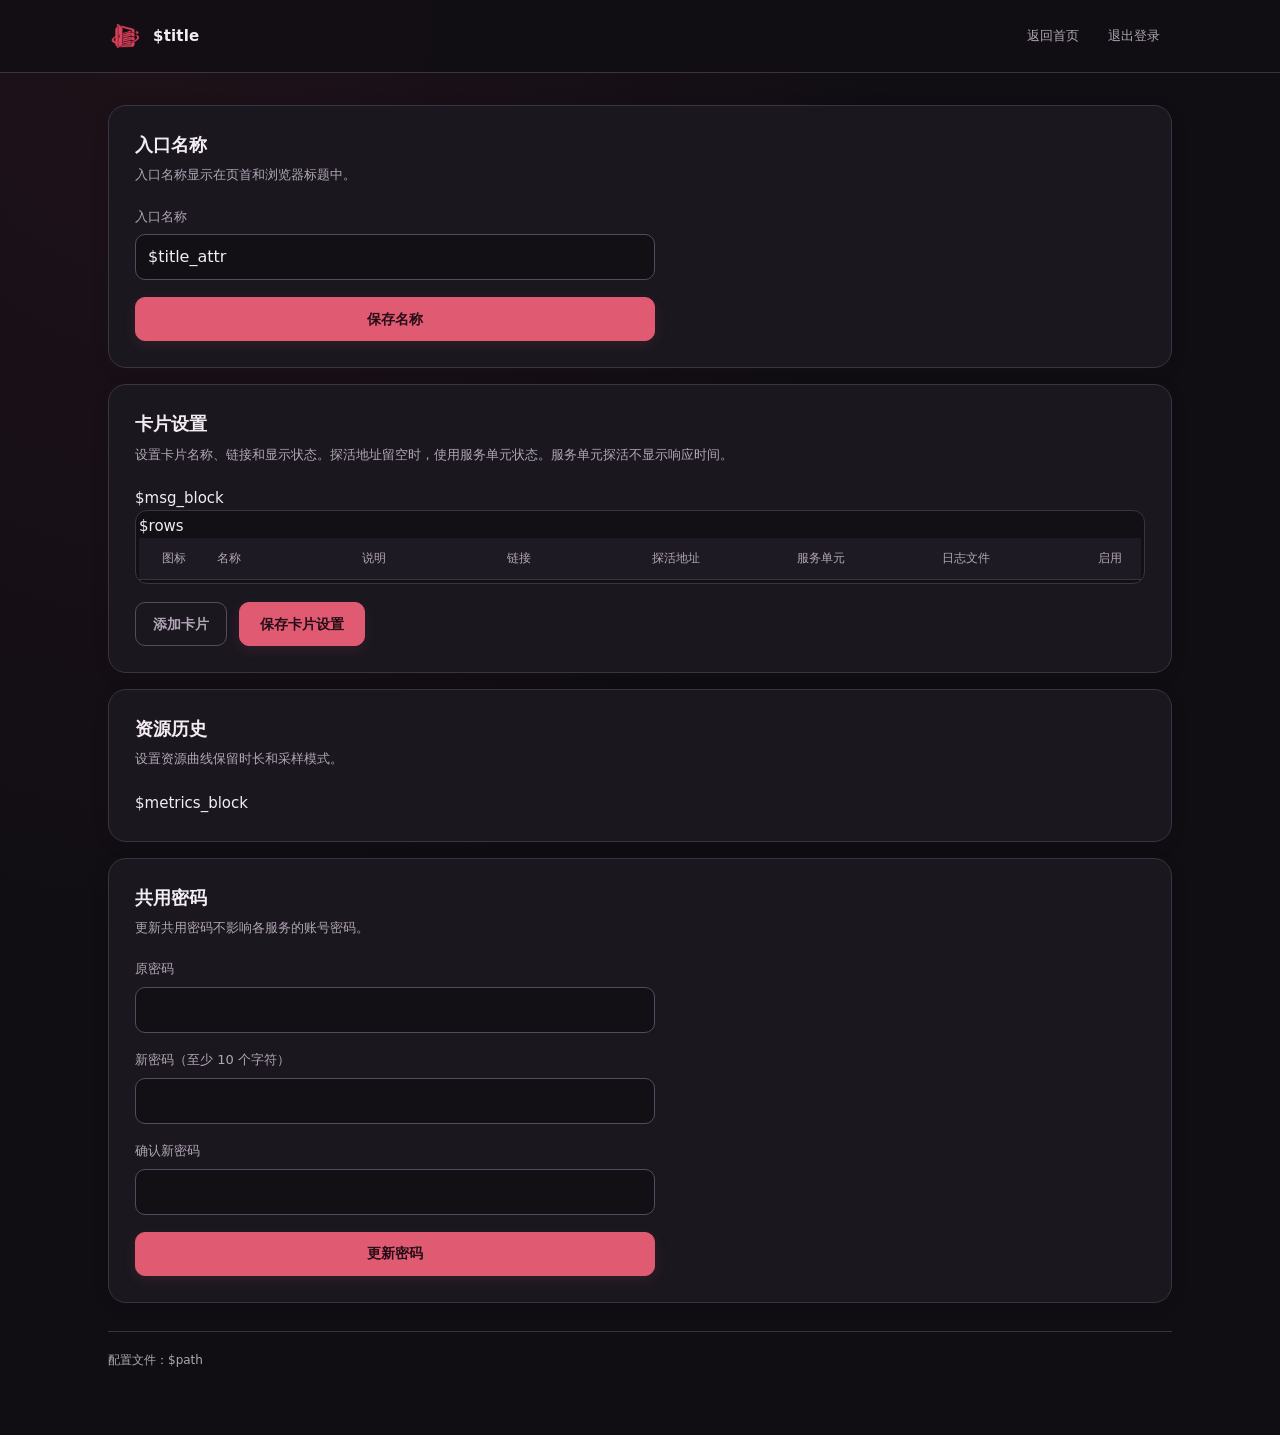
==== commit d0815635: "Call the charts resources again The copy pass translated metrics as 指标 throughout, which renamed a p" ====
--- a/templates/admin.html
+++ b/templates/admin.html
@@ -16,7 +16,7 @@
     <div class="brand"><a class="brand-link" href="/"><img class="brand-img" src="/static/icon-192.png" alt="" width="34" height="34" aria-hidden="true"><span class="brand-name">$title</span></a></div>
     <nav class="topnav" aria-label="主导航">
       <a class="navlink" href="/">返回首页</a>
-      <a class="navlink" href="/logout">退出登录</a>
+      <form method="post" action="/logout" class="navform"><button type="submit" class="navlink">退出登录</button></form>
     </nav>
   </div>
 </header>
@@ -55,7 +55,7 @@
       </div>
       <p class="table-help">可左右滚动查看全部字段。</p>
       <div class="row-actions">
-        <button type="button" class="btn ghost" onclick="addRow()">添加卡片</button>
+        <button type="button" class="btn ghost" id="add-card">添加卡片</button>
         <button type="submit" class="btn primary">保存卡片设置</button>
       </div>
     </form>
@@ -63,8 +63,8 @@
 
   <section class="panel" aria-labelledby="metrics-title">
     <div class="panel-heading">
-      <h2 class="panel-title" id="metrics-title">指标历史</h2>
-      <p class="panel-hint">设置指标保留时长和采样模式。</p>
+      <h2 class="panel-title" id="metrics-title">资源历史</h2>
+      <p class="panel-hint">设置资源曲线保留时长和采样模式。</p>
     </div>
     $metrics_block
   </section>
@@ -94,17 +94,19 @@
   const i = tb.querySelectorAll('tr').length;
   const tr = document.createElement('tr');
   tr.innerHTML = [
-    '<td><input name="icon_' + i + '" value="•" class="w-icon"></td>',
-    '<td><input name="name_' + i + '" value="" class="w-name" placeholder="卡片名称"></td>',
-    '<td><input name="desc_' + i + '" value="" class="w-desc"></td>',
-    '<td><input name="url_' + i + '" value="https://" class="w-url"></td>',
-    '<td><input name="check_' + i + '" value="http://127.0.0.1:" class="w-check"></td>',
-    '<td><input name="unit_' + i + '" value="" class="w-unit" placeholder="服务单元名称"></td>',
-    '<td><input name="log_' + i + '" value="" class="w-log" placeholder="日志文件路径"></td>',
-    '<td class="center"><input type="checkbox" name="enabled_' + i + '" checked></td>'
+    '<td><input aria-label="图标" name="icon_' + i + '" value="•" class="w-icon"></td>',
+    '<td><input aria-label="名称" name="name_' + i + '" value="" class="w-name" placeholder="卡片名称"></td>',
+    '<td><input aria-label="说明" name="desc_' + i + '" value="" class="w-desc"></td>',
+    '<td><input aria-label="链接" name="url_' + i + '" value="https://" class="w-url"></td>',
+    '<td><input aria-label="探活地址" name="check_' + i + '" value="http://127.0.0.1:" class="w-check"></td>',
+    '<td><input aria-label="服务单元" name="unit_' + i + '" value="" class="w-unit" placeholder="服务单元名称"></td>',
+    '<td><input aria-label="日志文件" name="log_' + i + '" value="" class="w-log" placeholder="日志文件路径"></td>',
+    '<td class="center"><input type="checkbox" aria-label="启用" name="enabled_' + i + '" checked></td>'
   ].join('');
   tb.appendChild(tr);
+  tr.querySelector('input[name^="name_"]').focus();
 }
+document.getElementById('add-card').addEventListener('click', addRow);
 </script>
 </body>
 </html>
--- a/static/style.css
+++ b/static/style.css
@@ -299,3 +299,27 @@
 .settings-unit{color:var(--muted);font-size:13px}
 .settings-note{margin:0;color:var(--muted);font-size:12.5px;line-height:1.6}
 .settings .check{font-size:13.5px}
+/* 退出登录做成 POST 表单，外观仍像导航链接 */
+.navform{display:inline;margin:0}
+button.navlink{border:0;background:transparent;font:inherit;color:inherit;cursor:pointer}
+
+/* 长标题和窄屏保持在容器内；详情表无需沿用卡片编辑表的最小宽度。 */
+.bar-inner{flex-wrap:wrap}
+.brand-name{white-space:normal;overflow-wrap:anywhere}
+.brand-img{flex-shrink:0}
+.hero-title,.hero-sub,.auth-title,.svc-name{overflow-wrap:anywhere}
+.topnav{flex-wrap:wrap}
+.detail-table{min-width:0;table-layout:auto}
+.detail-table th:first-child{width:9em;text-align:left}
+.detail-table td{overflow-wrap:anywhere}
+.detail-table th:last-child{width:auto;text-align:left}
+.card .pill{white-space:normal;overflow-wrap:anywhere;max-width:45%}
+.chart-box{min-width:0}
+.chart-plot canvas{width:0}
+.svc-table th:first-child{text-align:left}
+@media (max-width:680px){
+  .svc-table th:nth-child(2),.svc-table td:nth-child(2){width:140px}
+  .svc-table th:nth-child(3),.svc-table td:nth-child(3){width:64px}
+  .svc-kind{display:block;width:fit-content;margin:4px 0 0}
+  .svc-num{white-space:normal;overflow-wrap:anywhere}
+}
